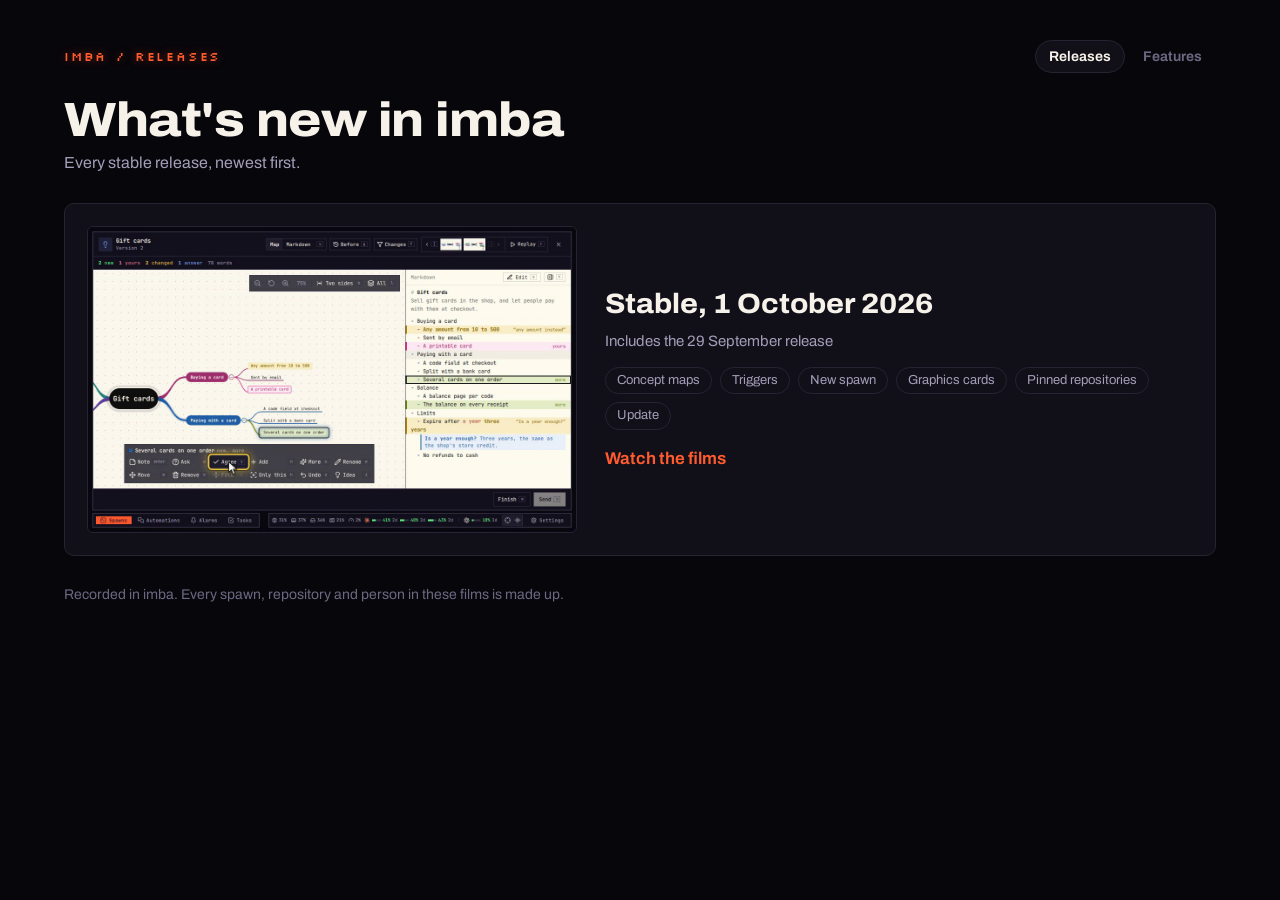
==== index.html @ d6e078ff "Add the Edits feature page and list it on the Features tab" ====
<!doctype html>
<html lang="en">
<head>
<meta charset="utf-8">
<meta name="viewport" content="width=device-width, initial-scale=1">
<title>What&#39;s new in imba</title>
<meta name="description" content="The newest stable: Concept maps, spawns that set up their own triggers, Sonnet 5.5 and GPT-6.1 Sol, the graphics card, and pinned repositories in Ultrafocus.">
<meta name="robots" content="noindex">
<meta property="og:type" content="website">
<meta property="og:site_name" content="imba">
<meta property="og:title" content="What&#39;s new in imba">
<meta property="og:description" content="The newest stable: Concept maps, spawns that set up their own triggers, Sonnet 5.5 and GPT-6.1 Sol, the graphics card, and pinned repositories in Ultrafocus.">
<meta property="og:image" content="https://hr-hristov.github.io/imba-releases/films/2026-10-01/concept-maps.31a636cb1e.png">
<meta property="og:url" content="https://hr-hristov.github.io/imba-releases/">
<meta name="twitter:card" content="summary_large_image">
<meta name="theme-color" content="#07060b">
<link rel="icon" href="data:,">
<link rel="stylesheet" href="style.7f202f7d53.css">
</head>
<body>
<main class="page">
  <div class="top"><span class="brand">imba / releases</span><nav class="tabs" aria-label="Sections"><a href="" data-on aria-current="page">Releases</a><a href="features/">Features</a></nav></div>
  <h1>What's new in imba</h1>
  <p class="covers">Every stable release, newest first.</p>
  <ul class="releases">
    <li>
      <a class="release" href="2026-10-01/">
        <img src="films/2026-10-01/concept-maps.31a636cb1e.png" alt="A gift card idea drawn as a mind map in imba, with the bar of keys under the selected branch" width="1120" height="700" loading="lazy">
        <div>
          <h2>Stable, 1 October 2026</h2>
          <p class="covers">Includes the 29 September release</p>
          <ul><li>Concept maps</li><li>Triggers</li><li>New spawn</li><li>Graphics cards</li><li>Pinned repositories</li><li>Update</li></ul>
          <span class="open">Watch the films</span>
        </div>
      </a>
    </li>
  </ul>
  <p class="note">Recorded in imba. Every spawn, repository and person in these films is made up.</p>
</main>
</body>
</html>
---- style.7f202f7d53.css ----
/* The colours and type of the imba website, so a release page reads as imba's
   own. The two fonts are the website's, kept in fonts/. */
@font-face {
  font-family: 'Archivo Variable';
  font-style: normal;
  font-display: swap;
  font-weight: 100 900;
  font-stretch: 62% 125%;
  src: url(fonts/archivo-latin-wdth-normal.e3a28eade2.woff2) format('woff2-variations');
}
@font-face {
  font-family: 'Silkscreen';
  font-style: normal;
  font-display: swap;
  font-weight: 400;
  src: url(fonts/silkscreen-latin-400-normal.e6c72ea470.woff2) format('woff2');
}

:root {
  --night: #07060b;
  --panel: #110f18;
  --line: #262432;
  --ink: #f6f2ea;
  --muted: #a39db8;
  --dim: #6d6882;
  --signal: #ff5b2e;
  --research: #c6ff3a;
  --build: #ff8a1f;
  --check: #a58bff;
  --proven: #5dff8a;
  --plan: #3b82f6;
  --done: #db4492;
  --alert: #ff2e4a;
  --sans: 'Archivo Variable', 'Archivo', system-ui, sans-serif;
  --pixel: 'Silkscreen', ui-monospace, monospace;
  --gutter: clamp(16px, 5vw, 64px);
  color-scheme: dark;
}

* { box-sizing: border-box; }
html { background: var(--night); }
body { margin: 0; background: var(--night); color: var(--ink); font-family: var(--sans); font-size: 17px; line-height: 1.5; -webkit-font-smoothing: antialiased; overflow-x: hidden; }
a { color: inherit; }
button { font: inherit; color: inherit; }

.page { max-width: 1320px; margin: 0 auto; padding: 40px var(--gutter) 56px; }
.top { display: flex; align-items: center; justify-content: space-between; gap: 16px; }
.brand { font-family: var(--pixel); font-size: 13px; letter-spacing: .14em; text-transform: uppercase; color: var(--signal); text-decoration: none; text-shadow: 0 0 10px rgba(255, 91, 46, .45); white-space: nowrap; }
/* The two tabs of the site: Releases and Features. */
.tabs { display: flex; gap: 4px; }
.tabs a { font-size: 14px; font-weight: 650; color: var(--dim); text-decoration: none; padding: 5px 13px; border: 1px solid transparent; border-radius: 999px; white-space: nowrap; transition: color .2s, border-color .2s; }
.tabs a:hover { color: var(--ink); }
.tabs a[data-on] { color: var(--ink); border-color: var(--line); background: var(--panel); }

h1 { margin: 22px 0 6px; font-size: clamp(30px, 5vw, 48px); line-height: 1.05; font-weight: 800; font-stretch: 112%; letter-spacing: -.01em; }
.covers { margin: 0; color: var(--muted); font-size: 16px; }
.update { margin: 16px 0 8px; display: inline-flex; flex-wrap: wrap; gap: 6px 10px; align-items: center; border: 1px solid var(--line); background: var(--panel); padding: 7px 12px; border-radius: 6px; font-size: 14px; color: var(--muted); }
.update b { color: var(--proven); font-weight: 650; }

/* A feature page opens on the idea behind the feature, set larger than the
   words beside the films, and why the idea is needed. */
.idea { margin: 0; max-width: 40em; font-size: clamp(19px, 2.1vw, 23px); line-height: 1.4; font-weight: 600; color: var(--ink); }
.why { margin: 12px 0 0; max-width: 42em; color: var(--muted); line-height: 1.55; }
.touch { margin: 8px 0 0; color: var(--dim); font-size: 14px; }
.rest { margin: 22px 0 0; color: var(--muted); }

/* A chapter of a feature page, the way the imba website explains imba: the
   trap the reader's mind falls into, then the part of the feature that answers
   it beside its film or pictures. */
.chapter { display: grid; grid-template-columns: minmax(0, 1fr) minmax(0, 1.45fr); gap: 40px; align-items: start; padding: 44px 0; border-top: 1px dashed var(--line); }
.chapter:first-of-type { margin-top: 32px; }
.chapter.wide { grid-template-columns: minmax(0, 1fr); gap: 28px; }
.chapter.wide .words { max-width: 720px; }
.step { display: flex; align-items: center; gap: 10px; margin: 0 0 16px; font-family: var(--pixel); font-size: 12px; letter-spacing: .12em; text-transform: uppercase; color: var(--signal); }
.step b { font-weight: 400; color: var(--night); background: var(--signal); padding: 2px 6px 1px; }
.trap { margin: 0 0 20px; padding: 2px 0 2px 16px; border-left: 3px solid var(--alert); }
.trap p { margin: 0; }
.trap .tl { margin-bottom: 6px; font-family: var(--pixel); font-size: 11px; letter-spacing: .16em; text-transform: uppercase; color: var(--alert); }
.trap .thought { margin-bottom: 6px; font-size: clamp(20px, 2.1vw, 26px); font-weight: 750; font-style: italic; line-height: 1.2; }
.trap .bias { font-size: 15px; line-height: 1.45; color: var(--muted); }
.trap .bias b { color: #d6d1e6; font-weight: 650; }
.chapter h2, .traps h2, .reference h2 { margin: 0 0 12px; font-size: clamp(26px, 3vw, 36px); line-height: 1.05; font-weight: 800; font-stretch: 108%; }
.chapter h2 span, .traps h2 span, .reference h2 span { color: var(--signal); }
.say { margin: 0; color: var(--muted); }
.keyrow { display: flex; flex-wrap: wrap; gap: 8px 18px; margin: 16px 0 0; font-size: 14px; color: var(--muted); }
.keyrow span { white-space: nowrap; }
/* How many spawns wait and work once the chapter is done. */
.counts { display: flex; flex-wrap: wrap; gap: 8px; margin: 16px 0 0; }
.counts span { white-space: nowrap; font-family: ui-monospace, 'SFMono-Regular', Menlo, monospace; font-size: 13px; font-weight: 600; border: 1px solid var(--line); border-radius: 999px; padding: 2px 11px; background: var(--panel); }
.counts .waiting { color: var(--signal); border-color: rgba(255, 91, 46, .5); }
.counts .working { color: var(--proven); border-color: rgba(93, 255, 138, .35); }
.closer { margin: 18px 0 0; color: var(--ink); }

/* A chapter's pictures: stills of the screen, two of them side by side with
   the key that turns the first into the second between them. */
.pictures { min-width: 0; }
.pictures figure { margin: 0; min-width: 0; }
.pictures img { display: block; max-width: 100%; height: auto; margin: 0 auto; border: 1px solid var(--line); border-radius: 8px; background: #000; }
.pictures figcaption { margin-top: 10px; font-size: 14px; line-height: 1.4; color: var(--muted); }
.pictures figcaption b { display: block; color: var(--ink); font-weight: 700; }
.pair { display: grid; grid-template-columns: minmax(0, 1fr) auto minmax(0, 1fr); gap: 20px; align-items: start; }
.pair img { width: 100%; }
.switch { align-self: center; display: grid; justify-items: center; gap: 6px; font-family: var(--pixel); font-size: 22px; line-height: 1; color: var(--signal); }

/* The recap: every trap struck through beside its answer. */
.traps { margin-top: 8px; padding-top: 44px; border-top: 1px solid var(--line); }
.kick { display: flex; align-items: center; gap: 10px; margin: 0 0 14px; font-family: var(--pixel); font-size: 12px; letter-spacing: .12em; text-transform: uppercase; color: var(--signal); }
.kick::before { content: ''; width: 8px; height: 8px; background: var(--signal); box-shadow: 0 0 10px var(--signal); }
.trap-cards { list-style: none; margin: 22px 0 0; padding: 0; display: grid; grid-template-columns: repeat(3, minmax(0, 1fr)); gap: 14px; }
.trap-cards li { display: flex; flex-direction: column; gap: 8px; padding: 18px 20px; border: 1px solid var(--line); border-radius: 8px; background: var(--panel); }
.trap-cards .no { font-family: var(--pixel); font-size: 11px; letter-spacing: .12em; text-transform: uppercase; color: var(--signal); }
.trap-cards s { font-size: 18px; font-weight: 750; font-style: italic; line-height: 1.25; text-decoration-color: var(--alert); text-decoration-thickness: 2px; }
.trap-cards small { font-family: var(--pixel); font-size: 10px; letter-spacing: .1em; text-transform: uppercase; color: var(--dim); }
.trap-cards .fix { display: flex; justify-content: space-between; align-items: center; gap: 10px; margin-top: auto; padding-top: 10px; border-top: 1px solid var(--line); color: #d6d1e6; font-size: 15px; font-weight: 650; }
.trap-cards .caps { white-space: nowrap; }

/* Every key and button, after the story: a group to a heading, and a row to a
   control, its keys and what it does. A phone puts the control and its keys on
   one line and what it does under them. */
.reference { margin-top: 44px; padding-top: 44px; border-top: 1px solid var(--line); }
.reference > .say { max-width: 42em; }
.ref-group { margin-top: 30px; }
.ref-group h3 { margin: 0 0 10px; font-family: var(--pixel); font-size: 12px; font-weight: 400; letter-spacing: .14em; text-transform: uppercase; color: var(--dim); }
.ref-group > p { margin: 0 0 12px; max-width: 42em; color: var(--muted); font-size: 15px; }
.ref-rows { list-style: none; margin: 0; padding: 0; border: 1px solid var(--line); border-radius: 8px; background: var(--panel); }
.ref-rows li { display: grid; grid-template-columns: minmax(0, 16rem) 9.5rem minmax(0, 1fr); gap: 18px; align-items: baseline; padding: 11px 18px; }
.ref-rows li + li { border-top: 1px dashed var(--line); }
.ref-rows .press { color: var(--ink); font-weight: 650; }
.ref-rows .caps { white-space: nowrap; color: var(--dim); }
.ref-rows .caps i { font-style: normal; font-size: 13px; }
.ref-rows .does { color: var(--muted); }

/* One feature to a row: its film on one side, its words on the other,
   swapping sides down the page. */
.feature { display: grid; grid-template-columns: minmax(0, 2fr) minmax(0, 1fr); gap: 36px; align-items: center; padding: 36px 0; border-top: 1px dashed var(--line); }
.feature:first-of-type { margin-top: 28px; }
.feature:nth-of-type(even) { grid-template-columns: minmax(0, 1fr) minmax(0, 2fr); }
.feature:nth-of-type(even) .film { order: 2; }
.tag { font-family: var(--pixel); font-size: 11px; letter-spacing: .14em; text-transform: uppercase; }
.feature:nth-of-type(6n+1) .tag { color: var(--research); }
.feature:nth-of-type(6n+2) .tag { color: var(--check); }
.feature:nth-of-type(6n+3) .tag { color: var(--plan); }
.feature:nth-of-type(6n+4) .tag { color: var(--build); }
.feature:nth-of-type(6n+5) .tag { color: var(--done); }
.feature:nth-of-type(6n) .tag { color: var(--proven); }
h2 { margin: 8px 0 10px; font-size: clamp(21px, 2.4vw, 28px); line-height: 1.15; font-weight: 750; font-stretch: 106%; }
.feature p { margin: 0; color: var(--muted); }

.film { margin: 0; min-width: 0; }
.film video { display: block; width: 100%; height: auto; aspect-ratio: 1120 / 700; background: #000; border: 1px solid var(--line); border-radius: 8px; }
/* The phone cut is a whole phone screen: it keeps to most of the screen's
   height, so the strip under it stays in view. */
.film[data-cut='phone'] video { width: min(100%, calc(72svh * 390 / 844)); aspect-ratio: 390 / 844; margin: 0 auto; }
.steps { list-style: none; margin: 0; padding: 12px 0 0; display: flex; flex-wrap: wrap; gap: 8px; }
.film[data-cut='phone'] .steps { justify-content: center; }
.steps button { min-height: 34px; border: 1px solid var(--line); background: transparent; color: var(--muted); border-radius: 999px; padding: 4px 13px; font-size: 14px; cursor: pointer; transition: border-color .2s, background .2s, color .2s; }
.steps button:hover { border-color: var(--ink); }
.steps .past button { color: var(--ink); }
.steps .now button { border-color: var(--signal); color: var(--ink); background: rgba(255, 91, 46, .14); }

.also { margin-top: 8px; padding: 22px 24px; border: 1px solid var(--line); background: var(--panel); border-radius: 8px; }
.also h3 { margin: 0 0 10px; font-family: var(--pixel); font-size: 12px; font-weight: 400; letter-spacing: .14em; text-transform: uppercase; color: var(--dim); }
.also ul { margin: 0; padding-left: 20px; color: var(--muted); }
.also li + li { margin-top: 4px; }

kbd { font-family: ui-monospace, 'SFMono-Regular', Menlo, monospace; font-size: 13px; color: var(--ink); background: var(--night); border: 1px solid var(--line); border-bottom-width: 2px; border-radius: 5px; padding: 1px 7px; white-space: nowrap; }

/* The Features tab: every feature in a table, each opening its page. */
.features { width: 100%; margin-top: 28px; border-collapse: separate; border-spacing: 0; border: 1px solid var(--line); border-radius: 10px; background: var(--panel); overflow: hidden; }
.features th { text-align: left; padding: 12px 20px; font-size: 13px; font-weight: 650; color: var(--dim); border-bottom: 1px solid var(--line); }
.features td { padding: 20px; color: var(--muted); vertical-align: middle; }
.features tr + tr td { border-top: 1px dashed var(--line); }
.features .name a { display: grid; gap: 10px; width: 260px; text-decoration: none; font-size: 21px; font-weight: 750; font-stretch: 106%; color: var(--ink); }
.features .name a:hover span { color: var(--signal); }
.features .name img { display: block; width: 100%; height: auto; border: 1px solid var(--line); border-radius: 6px; }
.features .count { white-space: nowrap; color: var(--dim); font-size: 14px; }

.note { margin: 28px 0 0; color: var(--dim); font-size: 14px; }

/* The front page: every release, newest first. */
.releases { list-style: none; margin: 28px 0 0; padding: 0; display: grid; gap: 16px; }
.release { display: grid; grid-template-columns: minmax(0, 1fr) minmax(0, 1.2fr); gap: 28px; align-items: center; padding: 22px; border: 1px solid var(--line); background: var(--panel); border-radius: 10px; text-decoration: none; transition: border-color .2s; }
.release:hover { border-color: var(--signal); }
.release img { display: block; width: 100%; height: auto; border: 1px solid var(--line); border-radius: 6px; }
.release h2 { margin-top: 0; }
.release .covers { font-size: 15px; }
.release ul { margin: 14px 0 0; padding: 0; list-style: none; display: flex; flex-wrap: wrap; gap: 8px; }
.release li { border: 1px solid var(--line); border-radius: 999px; padding: 3px 11px; font-size: 13px; color: var(--muted); }
.release .open { display: inline-block; margin-top: 16px; font-weight: 650; color: var(--signal); }

@media (max-width: 899px) {
  .feature, .feature:nth-of-type(even) { grid-template-columns: minmax(0, 1fr); gap: 16px; padding: 28px 0; }
  .feature:nth-of-type(even) .film { order: 0; }
  .release { grid-template-columns: minmax(0, 1fr); gap: 16px; padding: 16px; }
  .chapter { grid-template-columns: minmax(0, 1fr); gap: 22px; padding: 32px 0; }
  .trap-cards { grid-template-columns: repeat(2, minmax(0, 1fr)); }
}
@media (max-width: 699px) {
  body { font-size: 16px; }
  .page { padding-top: 24px; }
  .steps { gap: 6px; }
  .steps button { min-height: 32px; padding: 3px 11px; font-size: 13px; }
  .also { padding: 16px; }
  .tabs a { padding: 4px 10px; font-size: 13px; }
  .idea { font-size: 18px; }
  .why { font-size: 15px; }
  .trap .bias { font-size: 14px; }
  .chapter { padding: 28px 0; }
  .chapter:first-of-type { margin-top: 24px; }
  /* A phone's stills stand side by side with only the arrow between them;
     on a phone the key is the crosshair on the bar. */
  .pair { gap: 8px; }
  .switch kbd { display: none; }
  .switch { font-size: 18px; }
  .pictures figcaption { font-size: 13px; }
  .traps { padding-top: 32px; }
  .trap-cards { grid-template-columns: minmax(0, 1fr); gap: 10px; }
  .trap-cards li { padding: 14px 16px; }
  .trap-cards s { font-size: 17px; }
  .reference { margin-top: 32px; padding-top: 32px; }
  .ref-group { margin-top: 24px; }
  .ref-rows li { grid-template-columns: minmax(0, 1fr) auto; gap: 4px 12px; padding: 10px 14px; }
  .ref-rows .press:empty { display: none; }
  .ref-rows .press:empty + .caps { grid-column: 1 / -1; }
  .ref-rows .does { grid-column: 1 / -1; font-size: 15px; }
  /* On a phone each feature is a block of its own: picture, words, count. */
  .features thead { position: absolute; width: 1px; height: 1px; overflow: hidden; clip: rect(0 0 0 0); }
  .features tr, .features td { display: block; }
  /* Stacked cells would each draw the row's line; one line above the block. */
  .features tr + tr td { border-top: 0; }
  .features tr + tr { border-top: 1px dashed var(--line); }
  .features td { padding: 0 16px 12px; }
  .features td.name { padding-top: 16px; }
  .features .name a { width: auto; }
}
@media (prefers-reduced-motion: reduce) {
  .steps button, .release, .tabs a { transition: none; }
  .kick::before { box-shadow: none; }
}
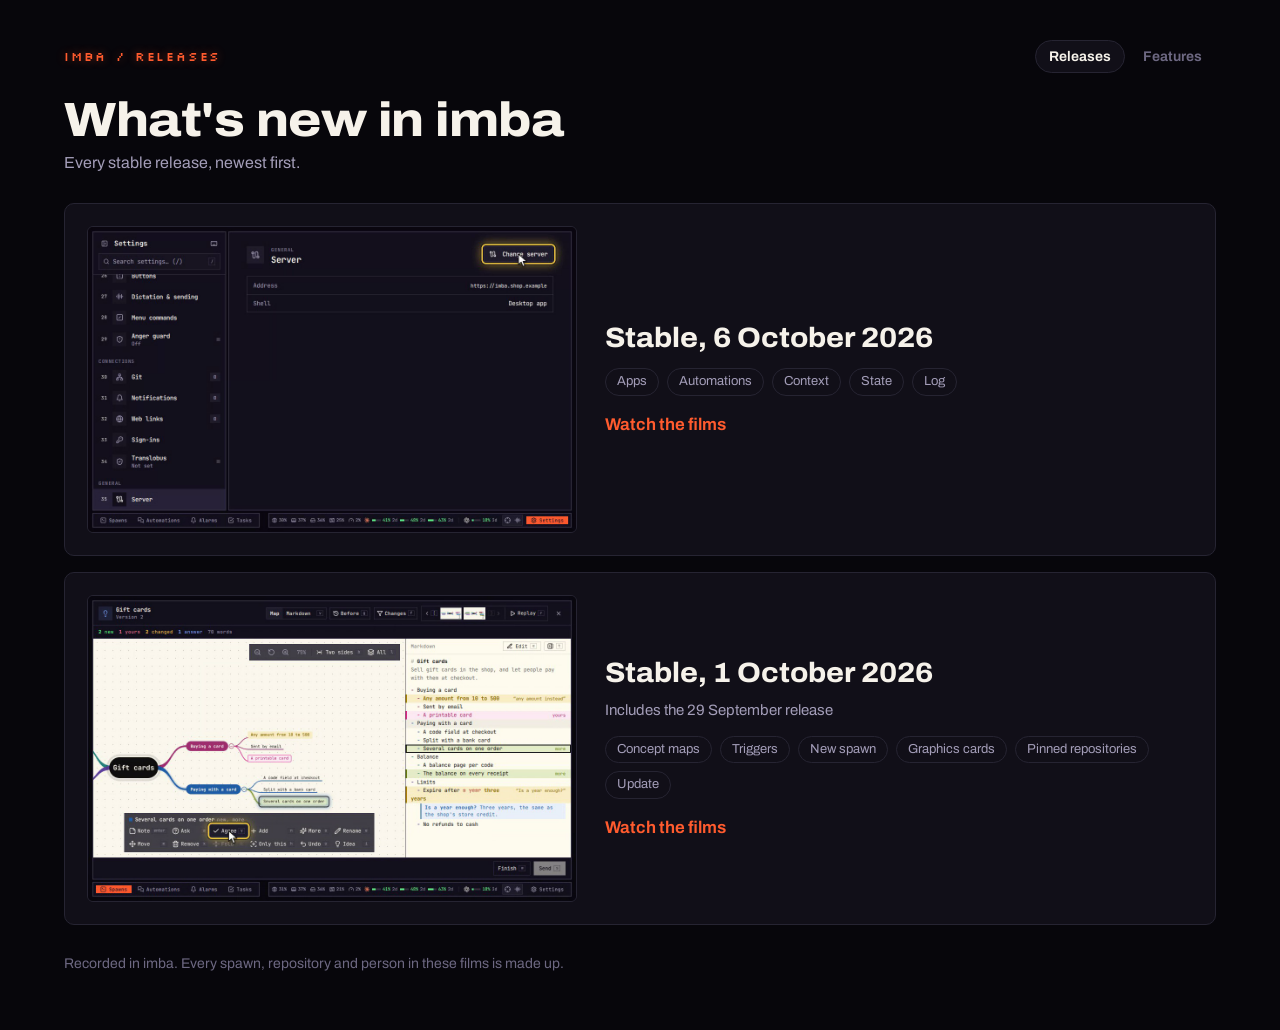
==== commit da853d81: "Publish the imba stable of 6 October 2026" ====
--- a/index.html
+++ b/index.html
@@ -4,13 +4,13 @@
 <meta charset="utf-8">
 <meta name="viewport" content="width=device-width, initial-scale=1">
 <title>What&#39;s new in imba</title>
-<meta name="description" content="The newest stable: Concept maps, spawns that set up their own triggers, Sonnet 5.5 and GPT-6.1 Sol, the graphics card, and pinned repositories in Ultrafocus.">
+<meta name="description" content="The newest stable: One app for every server, routines and automation chats on the spawn list, the context bar, a spawn&#39;s state card, and past prompts from the Log.">
 <meta name="robots" content="noindex">
 <meta property="og:type" content="website">
 <meta property="og:site_name" content="imba">
 <meta property="og:title" content="What&#39;s new in imba">
-<meta property="og:description" content="The newest stable: Concept maps, spawns that set up their own triggers, Sonnet 5.5 and GPT-6.1 Sol, the graphics card, and pinned repositories in Ultrafocus.">
-<meta property="og:image" content="https://hr-hristov.github.io/imba-releases/films/2026-10-01/concept-maps.31a636cb1e.png">
+<meta property="og:description" content="The newest stable: One app for every server, routines and automation chats on the spawn list, the context bar, a spawn&#39;s state card, and past prompts from the Log.">
+<meta property="og:image" content="https://hr-hristov.github.io/imba-releases/films/2026-10-06/one-app.84a9f8abe1.png">
 <meta property="og:url" content="https://hr-hristov.github.io/imba-releases/">
 <meta name="twitter:card" content="summary_large_image">
 <meta name="theme-color" content="#07060b">
@@ -23,6 +23,17 @@
   <h1>What's new in imba</h1>
   <p class="covers">Every stable release, newest first.</p>
   <ul class="releases">
+    <li>
+      <a class="release" href="2026-10-06/">
+        <img src="films/2026-10-06/one-app.84a9f8abe1.png" alt="Settings, Server in the imba desktop app, showing the server address it connected to and the Change server button" width="1120" height="700" loading="lazy">
+        <div>
+          <h2>Stable, 6 October 2026</h2>
+          
+          <ul><li>Apps</li><li>Automations</li><li>Context</li><li>State</li><li>Log</li></ul>
+          <span class="open">Watch the films</span>
+        </div>
+      </a>
+    </li>
     <li>
       <a class="release" href="2026-10-01/">
         <img src="films/2026-10-01/concept-maps.31a636cb1e.png" alt="A gift card idea drawn as a mind map in imba, with the bar of keys under the selected branch" width="1120" height="700" loading="lazy">
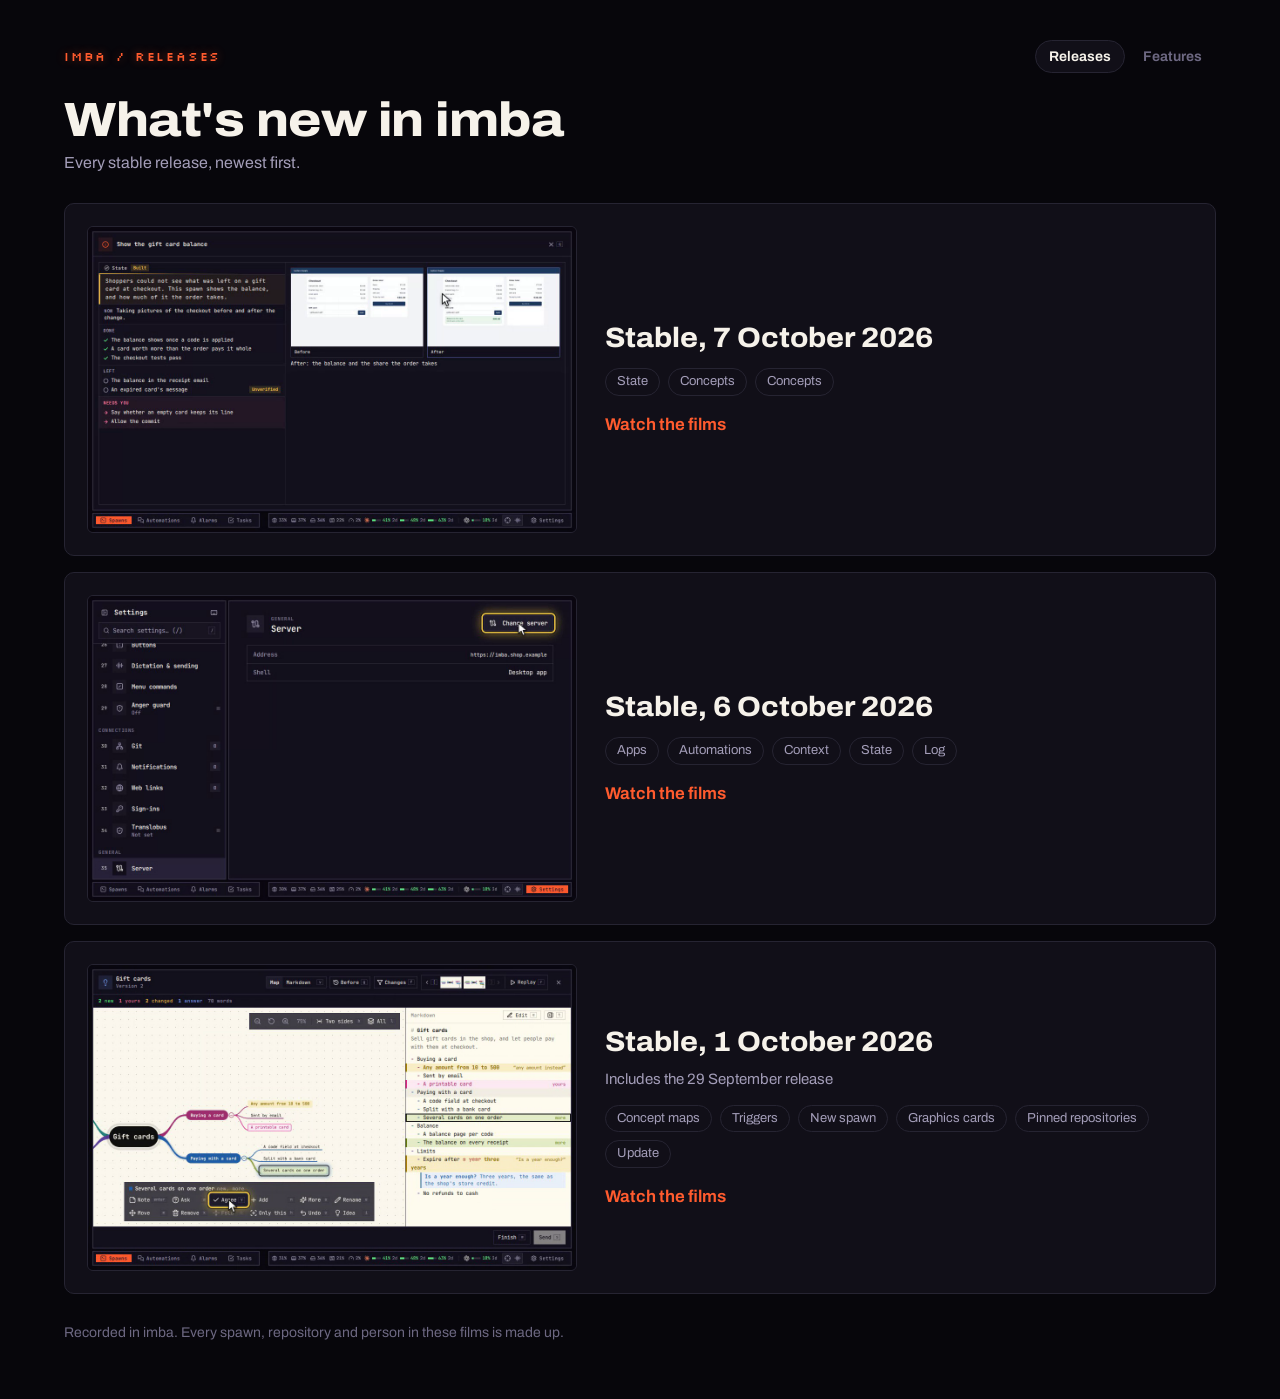
==== commit e3777505: "Publish the imba stable of 7 October 2026" ====
--- a/index.html
+++ b/index.html
@@ -4,13 +4,13 @@
 <meta charset="utf-8">
 <meta name="viewport" content="width=device-width, initial-scale=1">
 <title>What&#39;s new in imba</title>
-<meta name="description" content="The newest stable: One app for every server, routines and automation chats on the spawn list, the context bar, a spawn&#39;s state card, and past prompts from the Log.">
+<meta name="description" content="The newest stable: The State view, kept by each spawn&#39;s own agent, a large concept map moved around from the keyboard, and a concept branch read as a document.">
 <meta name="robots" content="noindex">
 <meta property="og:type" content="website">
 <meta property="og:site_name" content="imba">
 <meta property="og:title" content="What&#39;s new in imba">
-<meta property="og:description" content="The newest stable: One app for every server, routines and automation chats on the spawn list, the context bar, a spawn&#39;s state card, and past prompts from the Log.">
-<meta property="og:image" content="https://hr-hristov.github.io/imba-releases/films/2026-10-06/one-app.84a9f8abe1.png">
+<meta property="og:description" content="The newest stable: The State view, kept by each spawn&#39;s own agent, a large concept map moved around from the keyboard, and a concept branch read as a document.">
+<meta property="og:image" content="https://hr-hristov.github.io/imba-releases/films/2026-10-07/state-view.607727c36d.png">
 <meta property="og:url" content="https://hr-hristov.github.io/imba-releases/">
 <meta name="twitter:card" content="summary_large_image">
 <meta name="theme-color" content="#07060b">
@@ -23,6 +23,17 @@
   <h1>What's new in imba</h1>
   <p class="covers">Every stable release, newest first.</p>
   <ul class="releases">
+    <li>
+      <a class="release" href="2026-10-07/">
+        <img src="films/2026-10-07/state-view.607727c36d.png" alt="The State view of an imba spawn: the goal, what it is on now, what is done and left, what needs you, and the checkout before and after" width="1120" height="700" loading="lazy">
+        <div>
+          <h2>Stable, 7 October 2026</h2>
+          
+          <ul><li>State</li><li>Concepts</li><li>Concepts</li></ul>
+          <span class="open">Watch the films</span>
+        </div>
+      </a>
+    </li>
     <li>
       <a class="release" href="2026-10-06/">
         <img src="films/2026-10-06/one-app.84a9f8abe1.png" alt="Settings, Server in the imba desktop app, showing the server address it connected to and the Change server button" width="1120" height="700" loading="lazy">
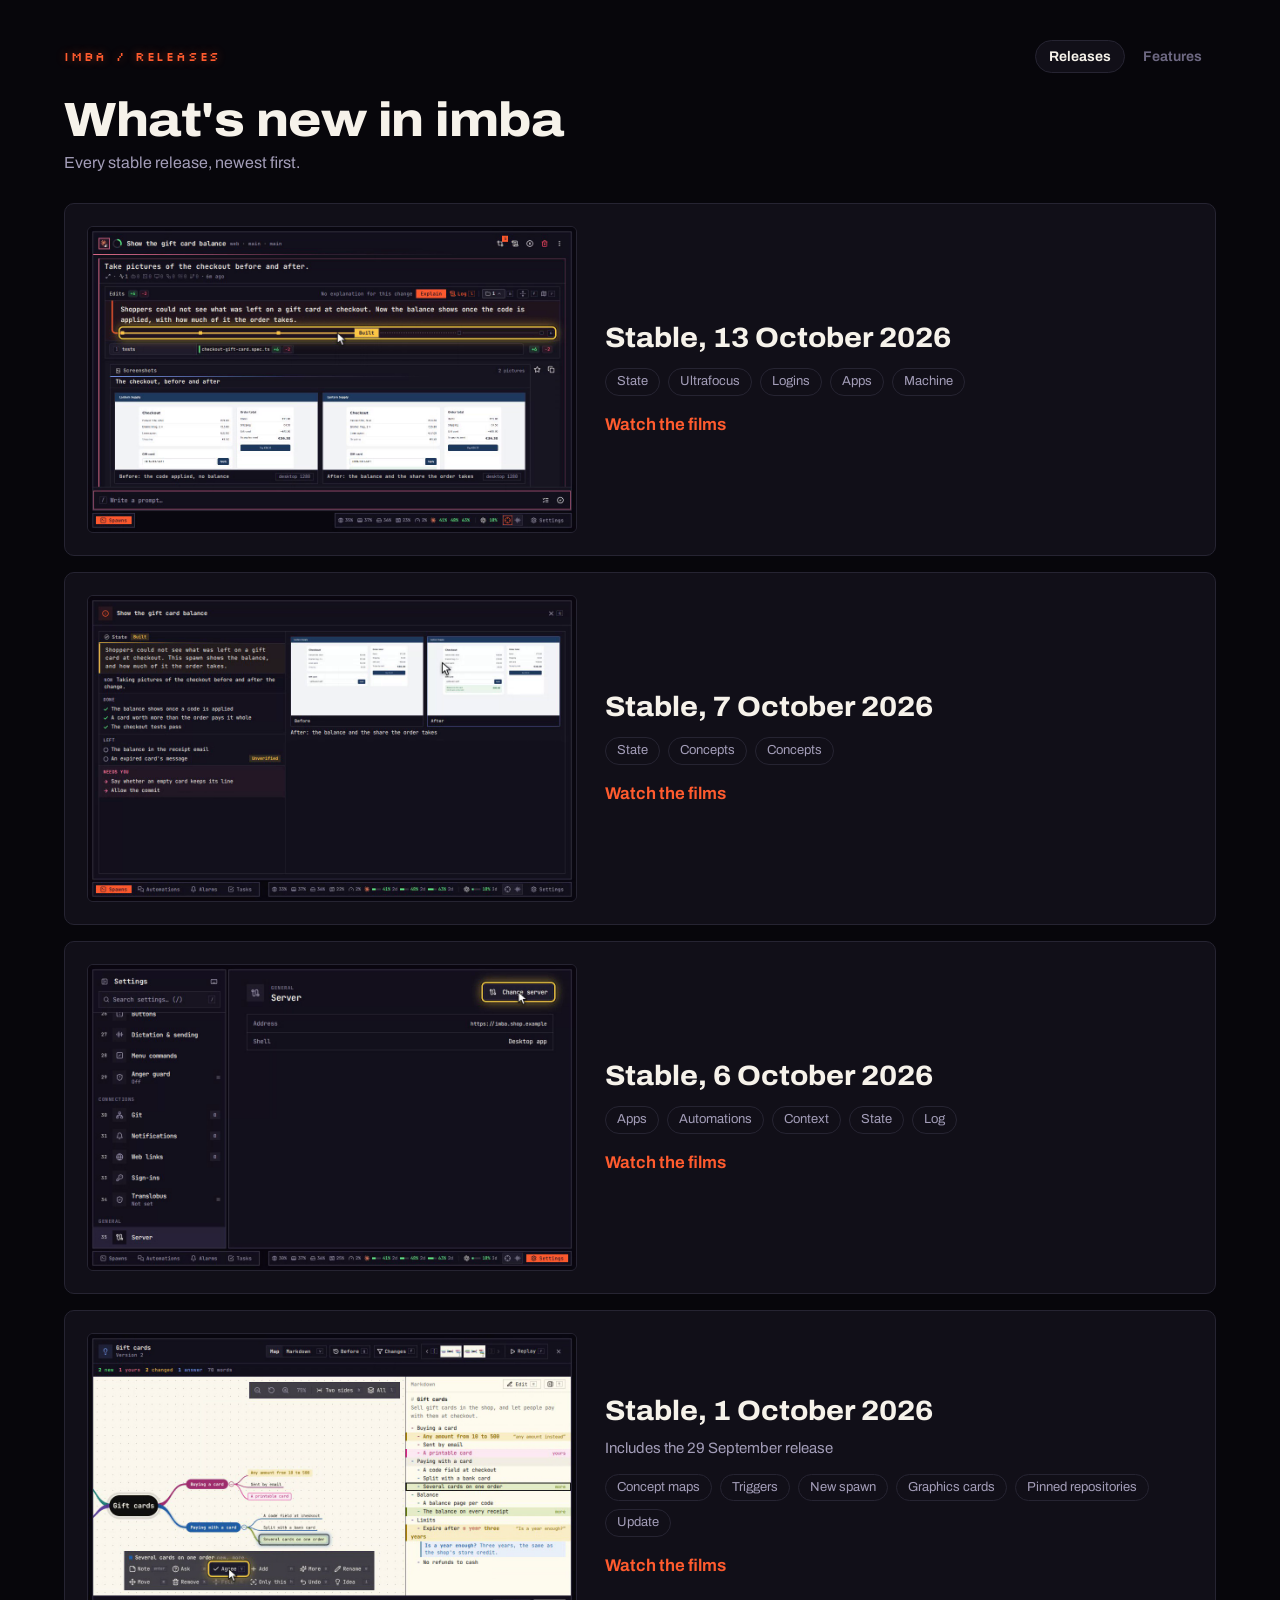
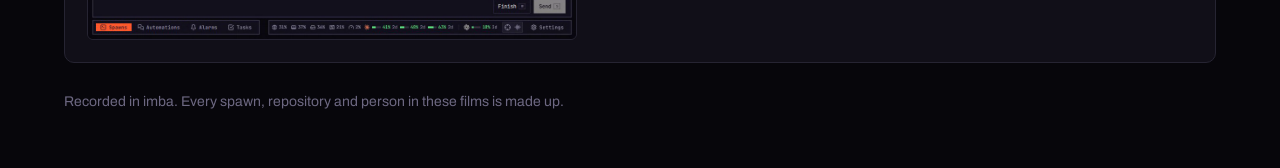
==== commit e1f9257e: "Publish the imba stable of 13 October 2026" ====
--- a/index.html
+++ b/index.html
@@ -4,13 +4,13 @@
 <meta charset="utf-8">
 <meta name="viewport" content="width=device-width, initial-scale=1">
 <title>What&#39;s new in imba</title>
-<meta name="description" content="The newest stable: The State view, kept by each spawn&#39;s own agent, a large concept map moved around from the keyboard, and a concept branch read as a document.">
+<meta name="description" content="The newest stable: Where a spawn stands, always in view at the top of every turn and on its Ultrafocus line, open pull requests in New, Spread to even the spawns out over every login, every app from Settings, and a housekeeping agent that keeps the machine in shape.">
 <meta name="robots" content="noindex">
 <meta property="og:type" content="website">
 <meta property="og:site_name" content="imba">
 <meta property="og:title" content="What&#39;s new in imba">
-<meta property="og:description" content="The newest stable: The State view, kept by each spawn&#39;s own agent, a large concept map moved around from the keyboard, and a concept branch read as a document.">
-<meta property="og:image" content="https://hr-hristov.github.io/imba-releases/films/2026-10-07/state-view.607727c36d.png">
+<meta property="og:description" content="The newest stable: Where a spawn stands, always in view at the top of every turn and on its Ultrafocus line, open pull requests in New, Spread to even the spawns out over every login, every app from Settings, and a housekeeping agent that keeps the machine in shape.">
+<meta property="og:image" content="https://hr-hristov.github.io/imba-releases/films/2026-10-13/stage-lines.cf202274b4.png">
 <meta property="og:url" content="https://hr-hristov.github.io/imba-releases/">
 <meta name="twitter:card" content="summary_large_image">
 <meta name="theme-color" content="#07060b">
@@ -23,6 +23,17 @@
   <h1>What's new in imba</h1>
   <p class="covers">Every stable release, newest first.</p>
   <ul class="releases">
+    <li>
+      <a class="release" href="2026-10-13/">
+        <img src="films/2026-10-13/stage-lines.cf202274b4.png" alt="A spawn&#39;s newest turn with its Edits box headed by the work&#39;s goal and a six-stop track marked Built with 2 waiting, then an earlier turn marked Building, then Ultrafocus lines each carrying its stage" width="1120" height="700" loading="lazy">
+        <div>
+          <h2>Stable, 13 October 2026</h2>
+          
+          <ul><li>State</li><li>Ultrafocus</li><li>Logins</li><li>Apps</li><li>Machine</li></ul>
+          <span class="open">Watch the films</span>
+        </div>
+      </a>
+    </li>
     <li>
       <a class="release" href="2026-10-07/">
         <img src="films/2026-10-07/state-view.607727c36d.png" alt="The State view of an imba spawn: the goal, what it is on now, what is done and left, what needs you, and the checkout before and after" width="1120" height="700" loading="lazy">
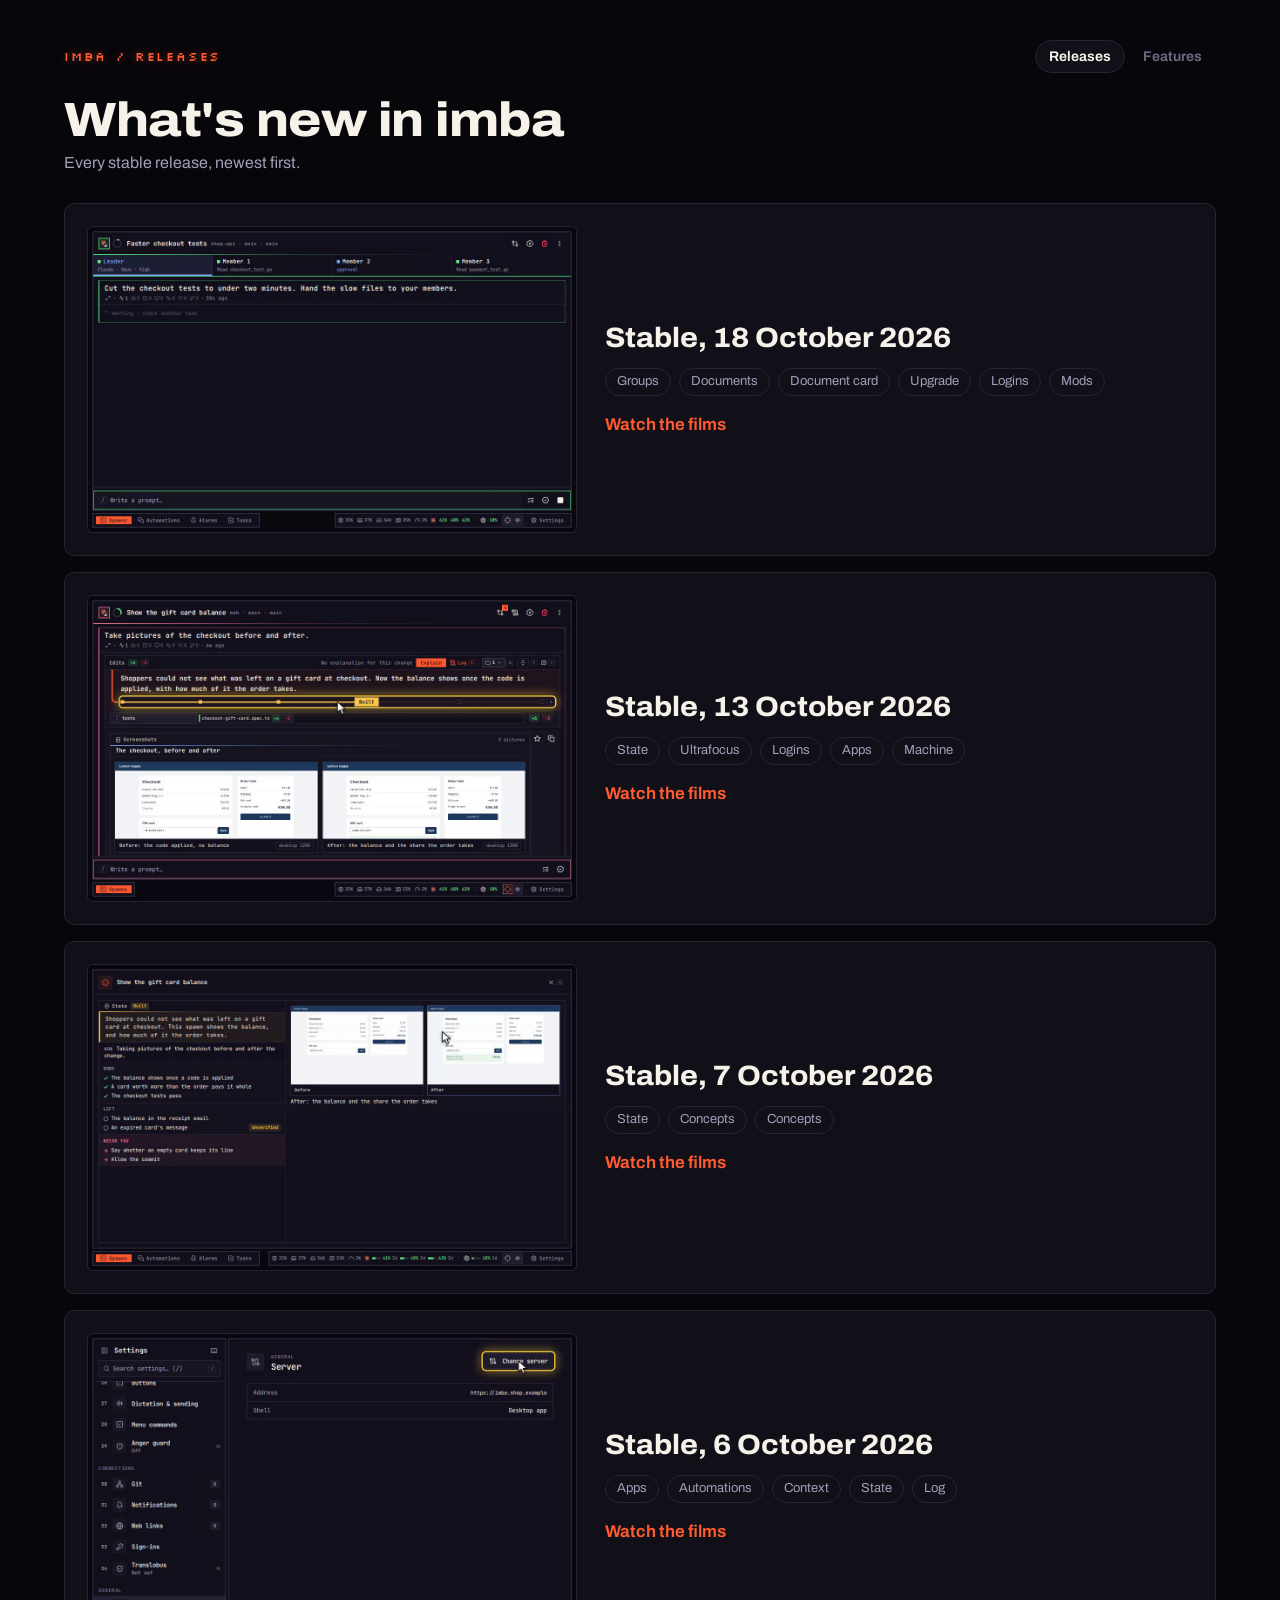
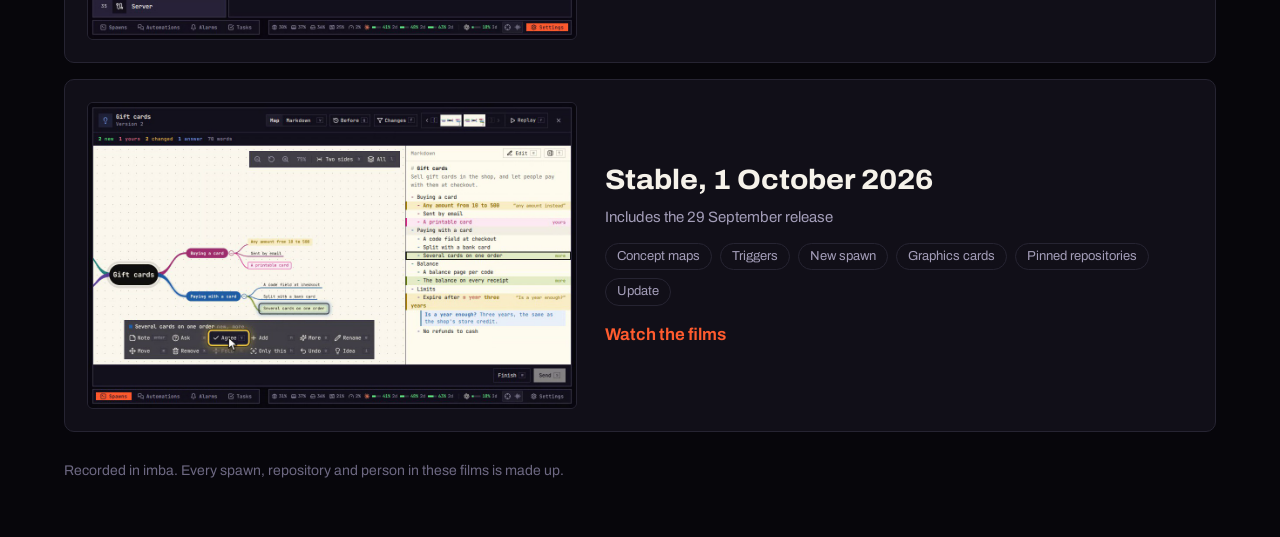
==== commit a323d396: "Publish the imba stable of 18 October 2026" ====
--- a/index.html
+++ b/index.html
@@ -4,18 +4,18 @@
 <meta charset="utf-8">
 <meta name="viewport" content="width=device-width, initial-scale=1">
 <title>What&#39;s new in imba</title>
-<meta name="description" content="The newest stable: Where a spawn stands, always in view at the top of every turn and on its Ultrafocus line, open pull requests in New, Spread to even the spawns out over every login, every app from Settings, and a housekeeping agent that keeps the machine in shape.">
+<meta name="description" content="The newest stable: Groups of spawns that share one task under a leader, a document check that finds where business documents contradict each other, a document card that shows a bot&#39;s edits as a page, upgrading Claude Code from Settings, login locks, and the mods imba puts inside Claude Code.">
 <meta name="robots" content="noindex">
 <meta property="og:type" content="website">
 <meta property="og:site_name" content="imba">
 <meta property="og:title" content="What&#39;s new in imba">
-<meta property="og:description" content="The newest stable: Where a spawn stands, always in view at the top of every turn and on its Ultrafocus line, open pull requests in New, Spread to even the spawns out over every login, every app from Settings, and a housekeeping agent that keeps the machine in shape.">
-<meta property="og:image" content="https://hr-hristov.github.io/imba-releases/films/2026-10-13/stage-lines.cf202274b4.png">
+<meta property="og:description" content="The newest stable: Groups of spawns that share one task under a leader, a document check that finds where business documents contradict each other, a document card that shows a bot&#39;s edits as a page, upgrading Claude Code from Settings, login locks, and the mods imba puts inside Claude Code.">
+<meta property="og:image" content="https://hr-hristov.github.io/imba-releases/films/2026-10-18/group.5af9dc79e8.png">
 <meta property="og:url" content="https://hr-hristov.github.io/imba-releases/">
 <meta name="twitter:card" content="summary_large_image">
 <meta name="theme-color" content="#07060b">
 <link rel="icon" href="data:,">
-<link rel="stylesheet" href="style.7f202f7d53.css">
+<link rel="stylesheet" href="style.bd3b09b923.css">
 </head>
 <body>
 <main class="page">
@@ -23,6 +23,17 @@
   <h1>What's new in imba</h1>
   <p class="covers">Every stable release, newest first.</p>
   <ul class="releases">
+    <li>
+      <a class="release" href="2026-10-18/">
+        <img src="films/2026-10-18/group.5af9dc79e8.png" alt="A leader spawn&#39;s page with its group bar: the leader, Member 1, Member 2 waiting on an approval, and Member 3 on Codex" width="1120" height="700" loading="lazy">
+        <div>
+          <h2>Stable, 18 October 2026</h2>
+          
+          <ul><li>Groups</li><li>Documents</li><li>Document card</li><li>Upgrade</li><li>Logins</li><li>Mods</li></ul>
+          <span class="open">Watch the films</span>
+        </div>
+      </a>
+    </li>
     <li>
       <a class="release" href="2026-10-13/">
         <img src="films/2026-10-13/stage-lines.cf202274b4.png" alt="A spawn&#39;s newest turn with its Edits box headed by the work&#39;s goal and a six-stop track marked Built with 2 waiting, then an earlier turn marked Building, then Ultrafocus lines each carrying its stage" width="1120" height="700" loading="lazy">
--- a/style.bd3b09b923.css
+++ b/style.bd3b09b923.css
@@ -0,0 +1,241 @@
+/* The colours and type of the imba website, so a release page reads as imba's
+   own. The two fonts are the website's, kept in fonts/. */
+@font-face {
+  font-family: 'Archivo Variable';
+  font-style: normal;
+  font-display: swap;
+  font-weight: 100 900;
+  font-stretch: 62% 125%;
+  src: url(fonts/archivo-latin-wdth-normal.e3a28eade2.woff2) format('woff2-variations');
+}
+@font-face {
+  font-family: 'Silkscreen';
+  font-style: normal;
+  font-display: swap;
+  font-weight: 400;
+  src: url(fonts/silkscreen-latin-400-normal.e6c72ea470.woff2) format('woff2');
+}
+
+:root {
+  --night: #07060b;
+  --panel: #110f18;
+  --line: #262432;
+  --ink: #f6f2ea;
+  --muted: #a39db8;
+  --dim: #6d6882;
+  --signal: #ff5b2e;
+  --research: #c6ff3a;
+  --build: #ff8a1f;
+  --check: #a58bff;
+  --proven: #5dff8a;
+  --plan: #3b82f6;
+  --done: #db4492;
+  --alert: #ff2e4a;
+  --sans: 'Archivo Variable', 'Archivo', system-ui, sans-serif;
+  --pixel: 'Silkscreen', ui-monospace, monospace;
+  --gutter: clamp(16px, 5vw, 64px);
+  color-scheme: dark;
+}
+
+* { box-sizing: border-box; }
+html { background: var(--night); }
+body { margin: 0; background: var(--night); color: var(--ink); font-family: var(--sans); font-size: 17px; line-height: 1.5; -webkit-font-smoothing: antialiased; overflow-x: hidden; }
+a { color: inherit; }
+button { font: inherit; color: inherit; }
+
+.page { max-width: 1320px; margin: 0 auto; padding: 40px var(--gutter) 56px; }
+.top { display: flex; align-items: center; justify-content: space-between; gap: 16px; }
+.brand { font-family: var(--pixel); font-size: 13px; letter-spacing: .14em; text-transform: uppercase; color: var(--signal); text-decoration: none; text-shadow: 0 0 10px rgba(255, 91, 46, .45); white-space: nowrap; }
+/* The two tabs of the site: Releases and Features. */
+.tabs { display: flex; gap: 4px; }
+.tabs a { font-size: 14px; font-weight: 650; color: var(--dim); text-decoration: none; padding: 5px 13px; border: 1px solid transparent; border-radius: 999px; white-space: nowrap; transition: color .2s, border-color .2s; }
+.tabs a:hover { color: var(--ink); }
+.tabs a[data-on] { color: var(--ink); border-color: var(--line); background: var(--panel); }
+
+h1 { margin: 22px 0 6px; font-size: clamp(30px, 5vw, 48px); line-height: 1.05; font-weight: 800; font-stretch: 112%; letter-spacing: -.01em; }
+.covers { margin: 0; color: var(--muted); font-size: 16px; }
+.update { margin: 16px 0 8px; display: inline-flex; flex-wrap: wrap; gap: 6px 10px; align-items: center; border: 1px solid var(--line); background: var(--panel); padding: 7px 12px; border-radius: 6px; font-size: 14px; color: var(--muted); }
+.update b { color: var(--proven); font-weight: 650; }
+
+/* A feature page opens on the idea behind the feature, set larger than the
+   words beside the films, and why the idea is needed. */
+.idea { margin: 0; max-width: 40em; font-size: clamp(19px, 2.1vw, 23px); line-height: 1.4; font-weight: 600; color: var(--ink); }
+.why { margin: 12px 0 0; max-width: 42em; color: var(--muted); line-height: 1.55; }
+.touch { margin: 8px 0 0; color: var(--dim); font-size: 14px; }
+.rest { margin: 22px 0 0; color: var(--muted); }
+
+/* A chapter of a feature page, the way the imba website explains imba: the
+   trap the reader's mind falls into, then the part of the feature that answers
+   it beside its film or pictures. */
+.chapter { display: grid; grid-template-columns: minmax(0, 1fr) minmax(0, 1.45fr); gap: 40px; align-items: start; padding: 44px 0; border-top: 1px dashed var(--line); }
+.chapter:first-of-type { margin-top: 32px; }
+.chapter.wide { grid-template-columns: minmax(0, 1fr); gap: 28px; }
+.chapter.wide .words { max-width: 720px; }
+.step { display: flex; align-items: center; gap: 10px; margin: 0 0 16px; font-family: var(--pixel); font-size: 12px; letter-spacing: .12em; text-transform: uppercase; color: var(--signal); }
+.step b { font-weight: 400; color: var(--night); background: var(--signal); padding: 2px 6px 1px; }
+.trap { margin: 0 0 20px; padding: 2px 0 2px 16px; border-left: 3px solid var(--alert); }
+.trap p { margin: 0; }
+.trap .tl { margin-bottom: 6px; font-family: var(--pixel); font-size: 11px; letter-spacing: .16em; text-transform: uppercase; color: var(--alert); }
+.trap .thought { margin-bottom: 6px; font-size: clamp(20px, 2.1vw, 26px); font-weight: 750; font-style: italic; line-height: 1.2; }
+.trap .bias { font-size: 15px; line-height: 1.45; color: var(--muted); }
+.trap .bias b { color: #d6d1e6; font-weight: 650; }
+.chapter h2, .traps h2, .reference h2 { margin: 0 0 12px; font-size: clamp(26px, 3vw, 36px); line-height: 1.05; font-weight: 800; font-stretch: 108%; }
+.chapter h2 span, .traps h2 span, .reference h2 span { color: var(--signal); }
+.say { margin: 0; color: var(--muted); }
+.keyrow { display: flex; flex-wrap: wrap; gap: 8px 18px; margin: 16px 0 0; font-size: 14px; color: var(--muted); }
+.keyrow span { white-space: nowrap; }
+/* How many spawns wait and work once the chapter is done. */
+.counts { display: flex; flex-wrap: wrap; gap: 8px; margin: 16px 0 0; }
+.counts span { white-space: nowrap; font-family: ui-monospace, 'SFMono-Regular', Menlo, monospace; font-size: 13px; font-weight: 600; border: 1px solid var(--line); border-radius: 999px; padding: 2px 11px; background: var(--panel); }
+.counts .waiting { color: var(--signal); border-color: rgba(255, 91, 46, .5); }
+.counts .working { color: var(--proven); border-color: rgba(93, 255, 138, .35); }
+.closer { margin: 18px 0 0; color: var(--ink); }
+
+/* A chapter's pictures: stills of the screen, two of them side by side with
+   the key that turns the first into the second between them. */
+.pictures { min-width: 0; }
+.pictures figure { margin: 0; min-width: 0; }
+.pictures img { display: block; max-width: 100%; height: auto; margin: 0 auto; border: 1px solid var(--line); border-radius: 8px; background: #000; }
+.pictures figcaption { margin-top: 10px; font-size: 14px; line-height: 1.4; color: var(--muted); }
+.pictures figcaption b { display: block; color: var(--ink); font-weight: 700; }
+.pair { display: grid; grid-template-columns: minmax(0, 1fr) auto minmax(0, 1fr); gap: 20px; align-items: start; }
+.pair img { width: 100%; }
+/* Two pictures with no key between them, such as two endings of one card. */
+.pair.bare { grid-template-columns: minmax(0, 1fr) minmax(0, 1fr); }
+.switch { align-self: center; display: grid; justify-items: center; gap: 6px; font-family: var(--pixel); font-size: 22px; line-height: 1; color: var(--signal); }
+
+/* The recap: every trap struck through beside its answer. */
+.traps { margin-top: 8px; padding-top: 44px; border-top: 1px solid var(--line); }
+.kick { display: flex; align-items: center; gap: 10px; margin: 0 0 14px; font-family: var(--pixel); font-size: 12px; letter-spacing: .12em; text-transform: uppercase; color: var(--signal); }
+.kick::before { content: ''; width: 8px; height: 8px; background: var(--signal); box-shadow: 0 0 10px var(--signal); }
+.trap-cards { list-style: none; margin: 22px 0 0; padding: 0; display: grid; grid-template-columns: repeat(3, minmax(0, 1fr)); gap: 14px; }
+.trap-cards li { display: flex; flex-direction: column; gap: 8px; padding: 18px 20px; border: 1px solid var(--line); border-radius: 8px; background: var(--panel); }
+.trap-cards .no { font-family: var(--pixel); font-size: 11px; letter-spacing: .12em; text-transform: uppercase; color: var(--signal); }
+.trap-cards s { font-size: 18px; font-weight: 750; font-style: italic; line-height: 1.25; text-decoration-color: var(--alert); text-decoration-thickness: 2px; }
+.trap-cards small { font-family: var(--pixel); font-size: 10px; letter-spacing: .1em; text-transform: uppercase; color: var(--dim); }
+.trap-cards .fix { display: flex; justify-content: space-between; align-items: center; gap: 10px; margin-top: auto; padding-top: 10px; border-top: 1px solid var(--line); color: #d6d1e6; font-size: 15px; font-weight: 650; }
+.trap-cards .caps { white-space: nowrap; }
+
+/* Every key and button, after the story: a group to a heading, and a row to a
+   control, its keys and what it does. A phone puts the control and its keys on
+   one line and what it does under them. */
+.reference { margin-top: 44px; padding-top: 44px; border-top: 1px solid var(--line); }
+.reference > .say { max-width: 42em; }
+.ref-group { margin-top: 30px; }
+.ref-group h3 { margin: 0 0 10px; font-family: var(--pixel); font-size: 12px; font-weight: 400; letter-spacing: .14em; text-transform: uppercase; color: var(--dim); }
+.ref-group > p { margin: 0 0 12px; max-width: 42em; color: var(--muted); font-size: 15px; }
+.ref-rows { list-style: none; margin: 0; padding: 0; border: 1px solid var(--line); border-radius: 8px; background: var(--panel); }
+.ref-rows li { display: grid; grid-template-columns: minmax(0, 16rem) 9.5rem minmax(0, 1fr); gap: 18px; align-items: baseline; padding: 11px 18px; }
+.ref-rows li + li { border-top: 1px dashed var(--line); }
+.ref-rows .press { color: var(--ink); font-weight: 650; }
+.ref-rows .caps { white-space: nowrap; color: var(--dim); }
+.ref-rows .caps i { font-style: normal; font-size: 13px; }
+.ref-rows .does { color: var(--muted); }
+
+/* One feature to a row: its film on one side, its words on the other,
+   swapping sides down the page. */
+.feature { display: grid; grid-template-columns: minmax(0, 2fr) minmax(0, 1fr); gap: 36px; align-items: center; padding: 36px 0; border-top: 1px dashed var(--line); }
+.feature:first-of-type { margin-top: 28px; }
+.feature:nth-of-type(even) { grid-template-columns: minmax(0, 1fr) minmax(0, 2fr); }
+.feature:nth-of-type(even) .film { order: 2; }
+.tag { font-family: var(--pixel); font-size: 11px; letter-spacing: .14em; text-transform: uppercase; }
+.feature:nth-of-type(6n+1) .tag { color: var(--research); }
+.feature:nth-of-type(6n+2) .tag { color: var(--check); }
+.feature:nth-of-type(6n+3) .tag { color: var(--plan); }
+.feature:nth-of-type(6n+4) .tag { color: var(--build); }
+.feature:nth-of-type(6n+5) .tag { color: var(--done); }
+.feature:nth-of-type(6n) .tag { color: var(--proven); }
+h2 { margin: 8px 0 10px; font-size: clamp(21px, 2.4vw, 28px); line-height: 1.15; font-weight: 750; font-stretch: 106%; }
+.feature p { margin: 0; color: var(--muted); }
+
+.film { margin: 0; min-width: 0; }
+.film video { display: block; width: 100%; height: auto; aspect-ratio: 1120 / 700; background: #000; border: 1px solid var(--line); border-radius: 8px; }
+/* The phone cut is a whole phone screen: it keeps to most of the screen's
+   height, so the strip under it stays in view. */
+.film[data-cut='phone'] video { width: min(100%, calc(72svh * 390 / 844)); aspect-ratio: 390 / 844; margin: 0 auto; }
+.steps { list-style: none; margin: 0; padding: 12px 0 0; display: flex; flex-wrap: wrap; gap: 8px; }
+.film[data-cut='phone'] .steps { justify-content: center; }
+.steps button { min-height: 34px; border: 1px solid var(--line); background: transparent; color: var(--muted); border-radius: 999px; padding: 4px 13px; font-size: 14px; cursor: pointer; transition: border-color .2s, background .2s, color .2s; }
+.steps button:hover { border-color: var(--ink); }
+.steps .past button { color: var(--ink); }
+.steps .now button { border-color: var(--signal); color: var(--ink); background: rgba(255, 91, 46, .14); }
+
+.also { margin-top: 8px; padding: 22px 24px; border: 1px solid var(--line); background: var(--panel); border-radius: 8px; }
+.also h3 { margin: 0 0 10px; font-family: var(--pixel); font-size: 12px; font-weight: 400; letter-spacing: .14em; text-transform: uppercase; color: var(--dim); }
+.also ul { margin: 0; padding-left: 20px; color: var(--muted); }
+.also li + li { margin-top: 4px; }
+
+kbd { font-family: ui-monospace, 'SFMono-Regular', Menlo, monospace; font-size: 13px; color: var(--ink); background: var(--night); border: 1px solid var(--line); border-bottom-width: 2px; border-radius: 5px; padding: 1px 7px; white-space: nowrap; }
+
+/* The Features tab: every feature in a table, each opening its page. */
+.features { width: 100%; margin-top: 28px; border-collapse: separate; border-spacing: 0; border: 1px solid var(--line); border-radius: 10px; background: var(--panel); overflow: hidden; }
+.features th { text-align: left; padding: 12px 20px; font-size: 13px; font-weight: 650; color: var(--dim); border-bottom: 1px solid var(--line); }
+.features td { padding: 20px; color: var(--muted); vertical-align: middle; }
+.features tr + tr td { border-top: 1px dashed var(--line); }
+.features .name a { display: grid; gap: 10px; width: 260px; text-decoration: none; font-size: 21px; font-weight: 750; font-stretch: 106%; color: var(--ink); }
+.features .name a:hover span { color: var(--signal); }
+.features .name img { display: block; width: 100%; height: auto; border: 1px solid var(--line); border-radius: 6px; }
+.features .count { white-space: nowrap; color: var(--dim); font-size: 14px; }
+
+.note { margin: 28px 0 0; color: var(--dim); font-size: 14px; }
+
+/* The front page: every release, newest first. */
+.releases { list-style: none; margin: 28px 0 0; padding: 0; display: grid; gap: 16px; }
+.release { display: grid; grid-template-columns: minmax(0, 1fr) minmax(0, 1.2fr); gap: 28px; align-items: center; padding: 22px; border: 1px solid var(--line); background: var(--panel); border-radius: 10px; text-decoration: none; transition: border-color .2s; }
+.release:hover { border-color: var(--signal); }
+.release img { display: block; width: 100%; height: auto; border: 1px solid var(--line); border-radius: 6px; }
+.release h2 { margin-top: 0; }
+.release .covers { font-size: 15px; }
+.release ul { margin: 14px 0 0; padding: 0; list-style: none; display: flex; flex-wrap: wrap; gap: 8px; }
+.release li { border: 1px solid var(--line); border-radius: 999px; padding: 3px 11px; font-size: 13px; color: var(--muted); }
+.release .open { display: inline-block; margin-top: 16px; font-weight: 650; color: var(--signal); }
+
+@media (max-width: 899px) {
+  .feature, .feature:nth-of-type(even) { grid-template-columns: minmax(0, 1fr); gap: 16px; padding: 28px 0; }
+  .feature:nth-of-type(even) .film { order: 0; }
+  .release { grid-template-columns: minmax(0, 1fr); gap: 16px; padding: 16px; }
+  .chapter { grid-template-columns: minmax(0, 1fr); gap: 22px; padding: 32px 0; }
+  .trap-cards { grid-template-columns: repeat(2, minmax(0, 1fr)); }
+}
+@media (max-width: 699px) {
+  body { font-size: 16px; }
+  .page { padding-top: 24px; }
+  .steps { gap: 6px; }
+  .steps button { min-height: 32px; padding: 3px 11px; font-size: 13px; }
+  .also { padding: 16px; }
+  .tabs a { padding: 4px 10px; font-size: 13px; }
+  .idea { font-size: 18px; }
+  .why { font-size: 15px; }
+  .trap .bias { font-size: 14px; }
+  .chapter { padding: 28px 0; }
+  .chapter:first-of-type { margin-top: 24px; }
+  /* A phone's stills stand side by side with only the arrow between them;
+     on a phone the key is the crosshair on the bar. */
+  .pair { gap: 8px; }
+  .switch kbd { display: none; }
+  .switch { font-size: 18px; }
+  .pictures figcaption { font-size: 13px; }
+  .traps { padding-top: 32px; }
+  .trap-cards { grid-template-columns: minmax(0, 1fr); gap: 10px; }
+  .trap-cards li { padding: 14px 16px; }
+  .trap-cards s { font-size: 17px; }
+  .reference { margin-top: 32px; padding-top: 32px; }
+  .ref-group { margin-top: 24px; }
+  .ref-rows li { grid-template-columns: minmax(0, 1fr) auto; gap: 4px 12px; padding: 10px 14px; }
+  .ref-rows .press:empty { display: none; }
+  .ref-rows .press:empty + .caps { grid-column: 1 / -1; }
+  .ref-rows .does { grid-column: 1 / -1; font-size: 15px; }
+  /* On a phone each feature is a block of its own: picture, words, count. */
+  .features thead { position: absolute; width: 1px; height: 1px; overflow: hidden; clip: rect(0 0 0 0); }
+  .features tr, .features td { display: block; }
+  /* Stacked cells would each draw the row's line; one line above the block. */
+  .features tr + tr td { border-top: 0; }
+  .features tr + tr { border-top: 1px dashed var(--line); }
+  .features td { padding: 0 16px 12px; }
+  .features td.name { padding-top: 16px; }
+  .features .name a { width: auto; }
+}
+@media (prefers-reduced-motion: reduce) {
+  .steps button, .release, .tabs a { transition: none; }
+  .kick::before { box-shadow: none; }
+}
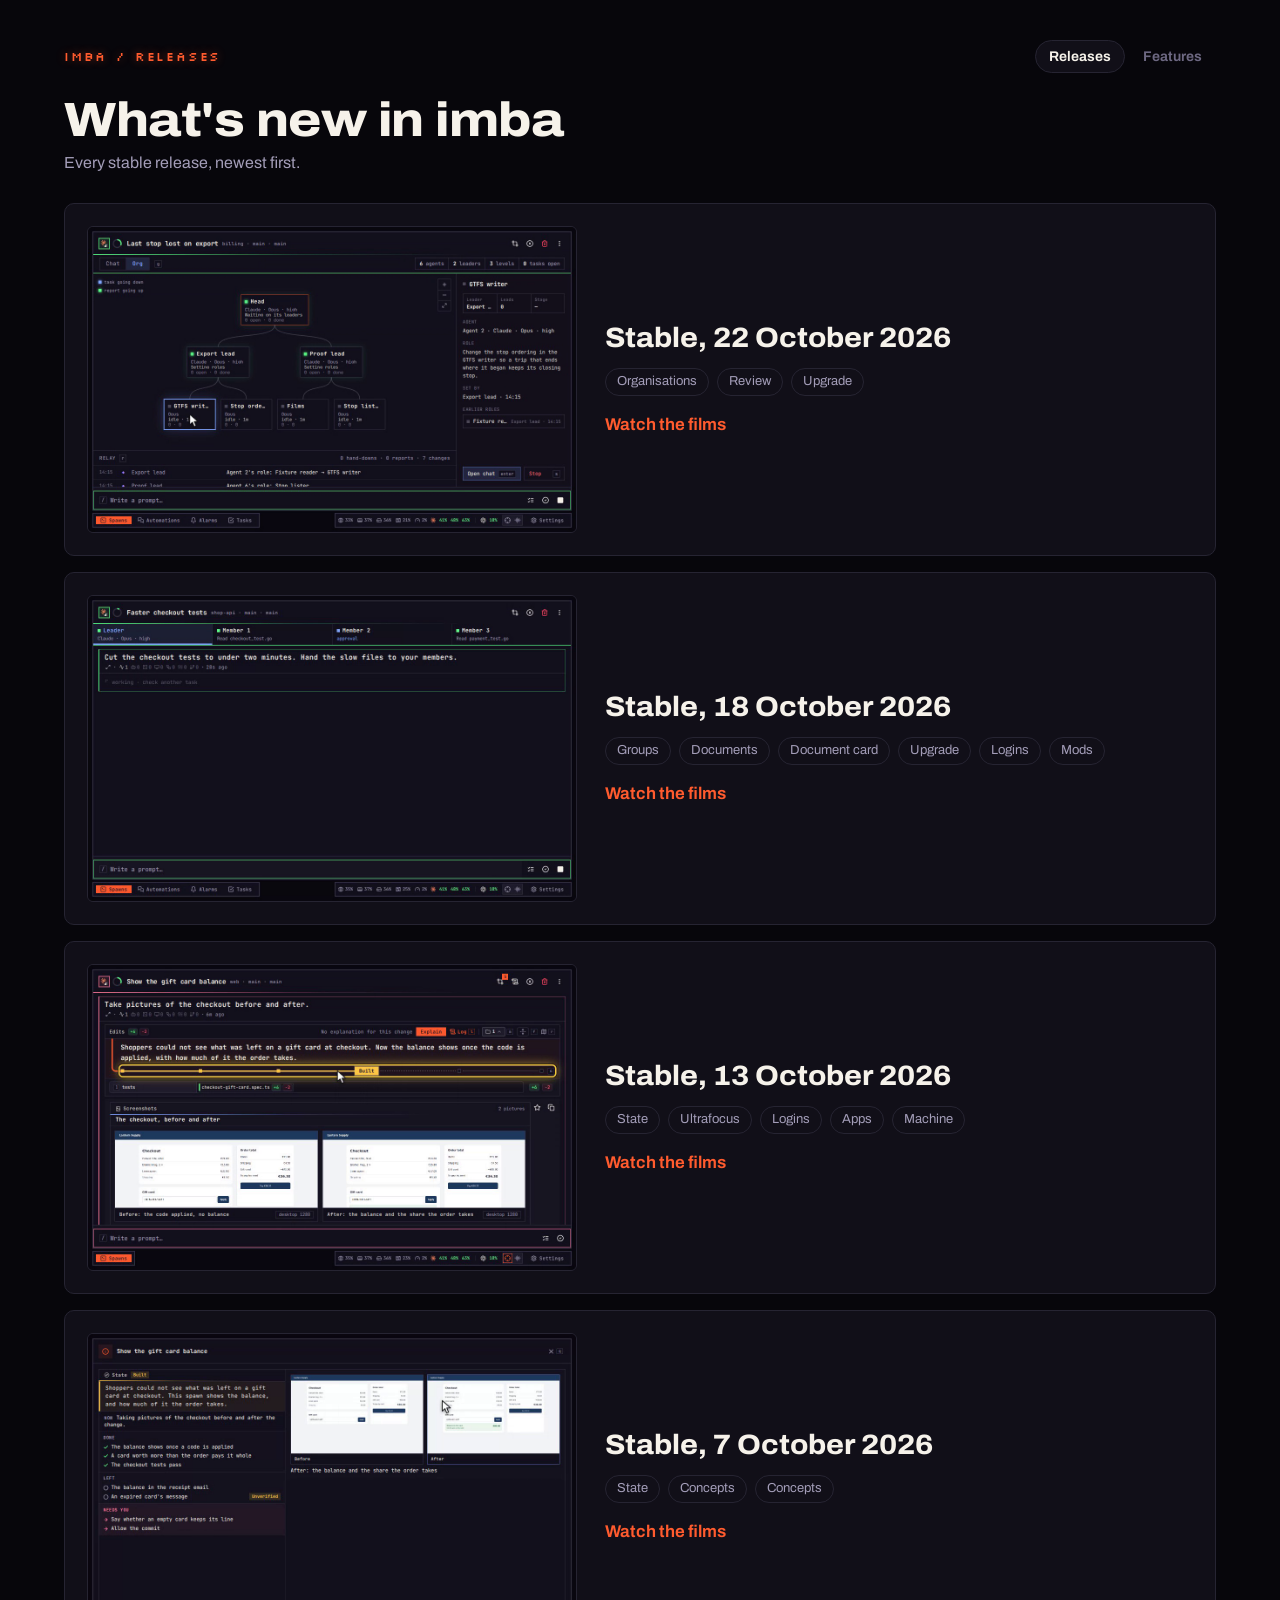
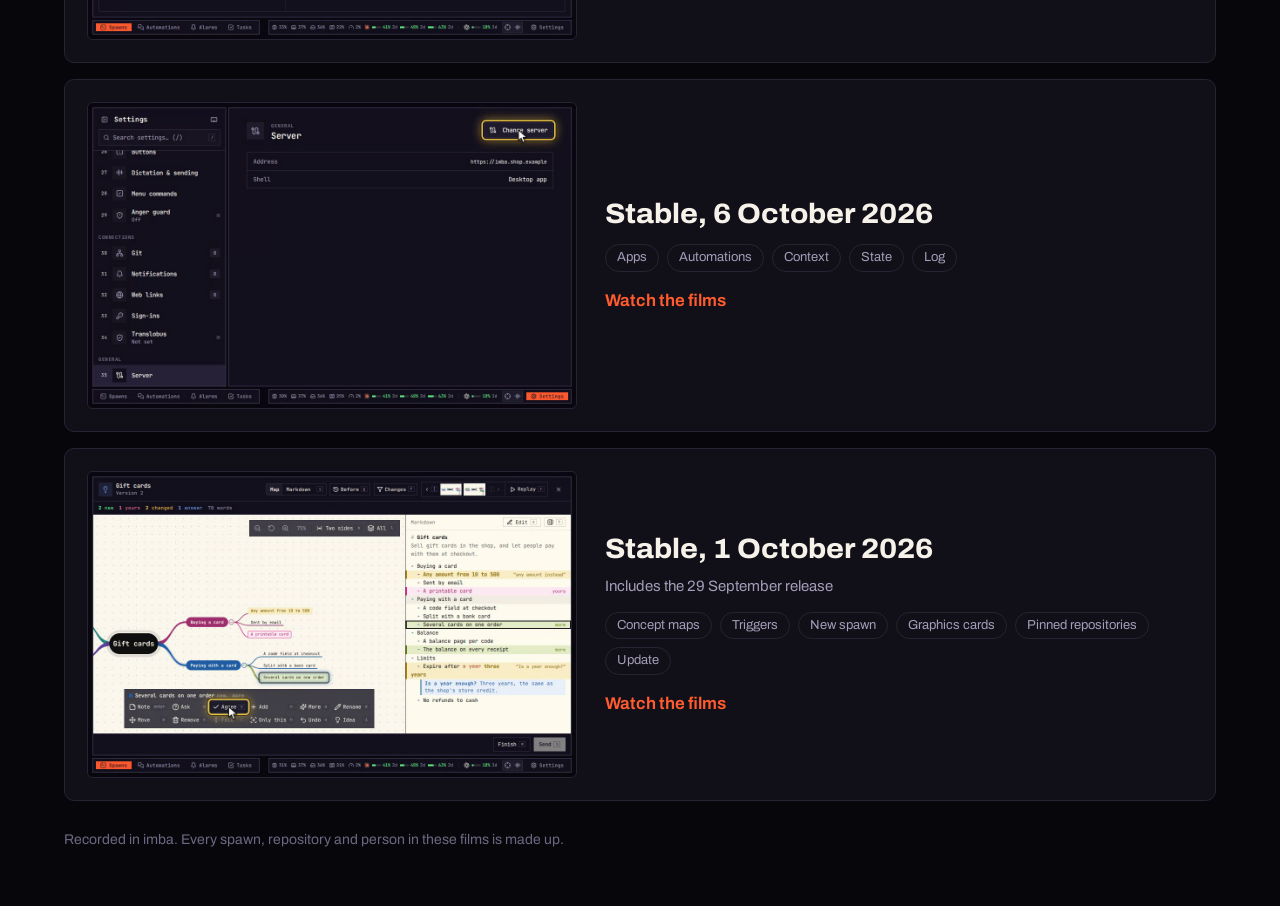
==== commit 0ba36088: "Publish the imba stable of 22 October 2026" ====
--- a/index.html
+++ b/index.html
@@ -4,13 +4,13 @@
 <meta charset="utf-8">
 <meta name="viewport" content="width=device-width, initial-scale=1">
 <title>What&#39;s new in imba</title>
-<meta name="description" content="The newest stable: Groups of spawns that share one task under a leader, a document check that finds where business documents contradict each other, a document card that shows a bot&#39;s edits as a page, upgrading Claude Code from Settings, login locks, and the mods imba puts inside Claude Code.">
+<meta name="description" content="The newest stable: Organisations of agents under one Head spawn, one review for a loop&#39;s plans and an orchestration&#39;s run graph, loops and orchestrations an agent can ask for, and imba installing the Claude Code and Codex versions it needs.">
 <meta name="robots" content="noindex">
 <meta property="og:type" content="website">
 <meta property="og:site_name" content="imba">
 <meta property="og:title" content="What&#39;s new in imba">
-<meta property="og:description" content="The newest stable: Groups of spawns that share one task under a leader, a document check that finds where business documents contradict each other, a document card that shows a bot&#39;s edits as a page, upgrading Claude Code from Settings, login locks, and the mods imba puts inside Claude Code.">
-<meta property="og:image" content="https://hr-hristov.github.io/imba-releases/films/2026-10-18/group.5af9dc79e8.png">
+<meta property="og:description" content="The newest stable: Organisations of agents under one Head spawn, one review for a loop&#39;s plans and an orchestration&#39;s run graph, loops and orchestrations an agent can ask for, and imba installing the Claude Code and Codex versions it needs.">
+<meta property="og:image" content="https://hr-hristov.github.io/imba-releases/films/2026-10-22/organisation.0f13b84d4d.png">
 <meta property="og:url" content="https://hr-hristov.github.io/imba-releases/">
 <meta name="twitter:card" content="summary_large_image">
 <meta name="theme-color" content="#07060b">
@@ -23,6 +23,17 @@
   <h1>What's new in imba</h1>
   <p class="covers">Every stable release, newest first.</p>
   <ul class="releases">
+    <li>
+      <a class="release" href="2026-10-22/">
+        <img src="films/2026-10-22/organisation.0f13b84d4d.png" alt="An organisation&#39;s Org view: the Head, Export lead and Proof lead under it, and their four agents, with Agent 2&#39;s new role GTFS writer open beside its earlier one" width="1120" height="700" loading="lazy">
+        <div>
+          <h2>Stable, 22 October 2026</h2>
+          
+          <ul><li>Organisations</li><li>Review</li><li>Upgrade</li></ul>
+          <span class="open">Watch the films</span>
+        </div>
+      </a>
+    </li>
     <li>
       <a class="release" href="2026-10-18/">
         <img src="films/2026-10-18/group.5af9dc79e8.png" alt="A leader spawn&#39;s page with its group bar: the leader, Member 1, Member 2 waiting on an approval, and Member 3 on Codex" width="1120" height="700" loading="lazy">
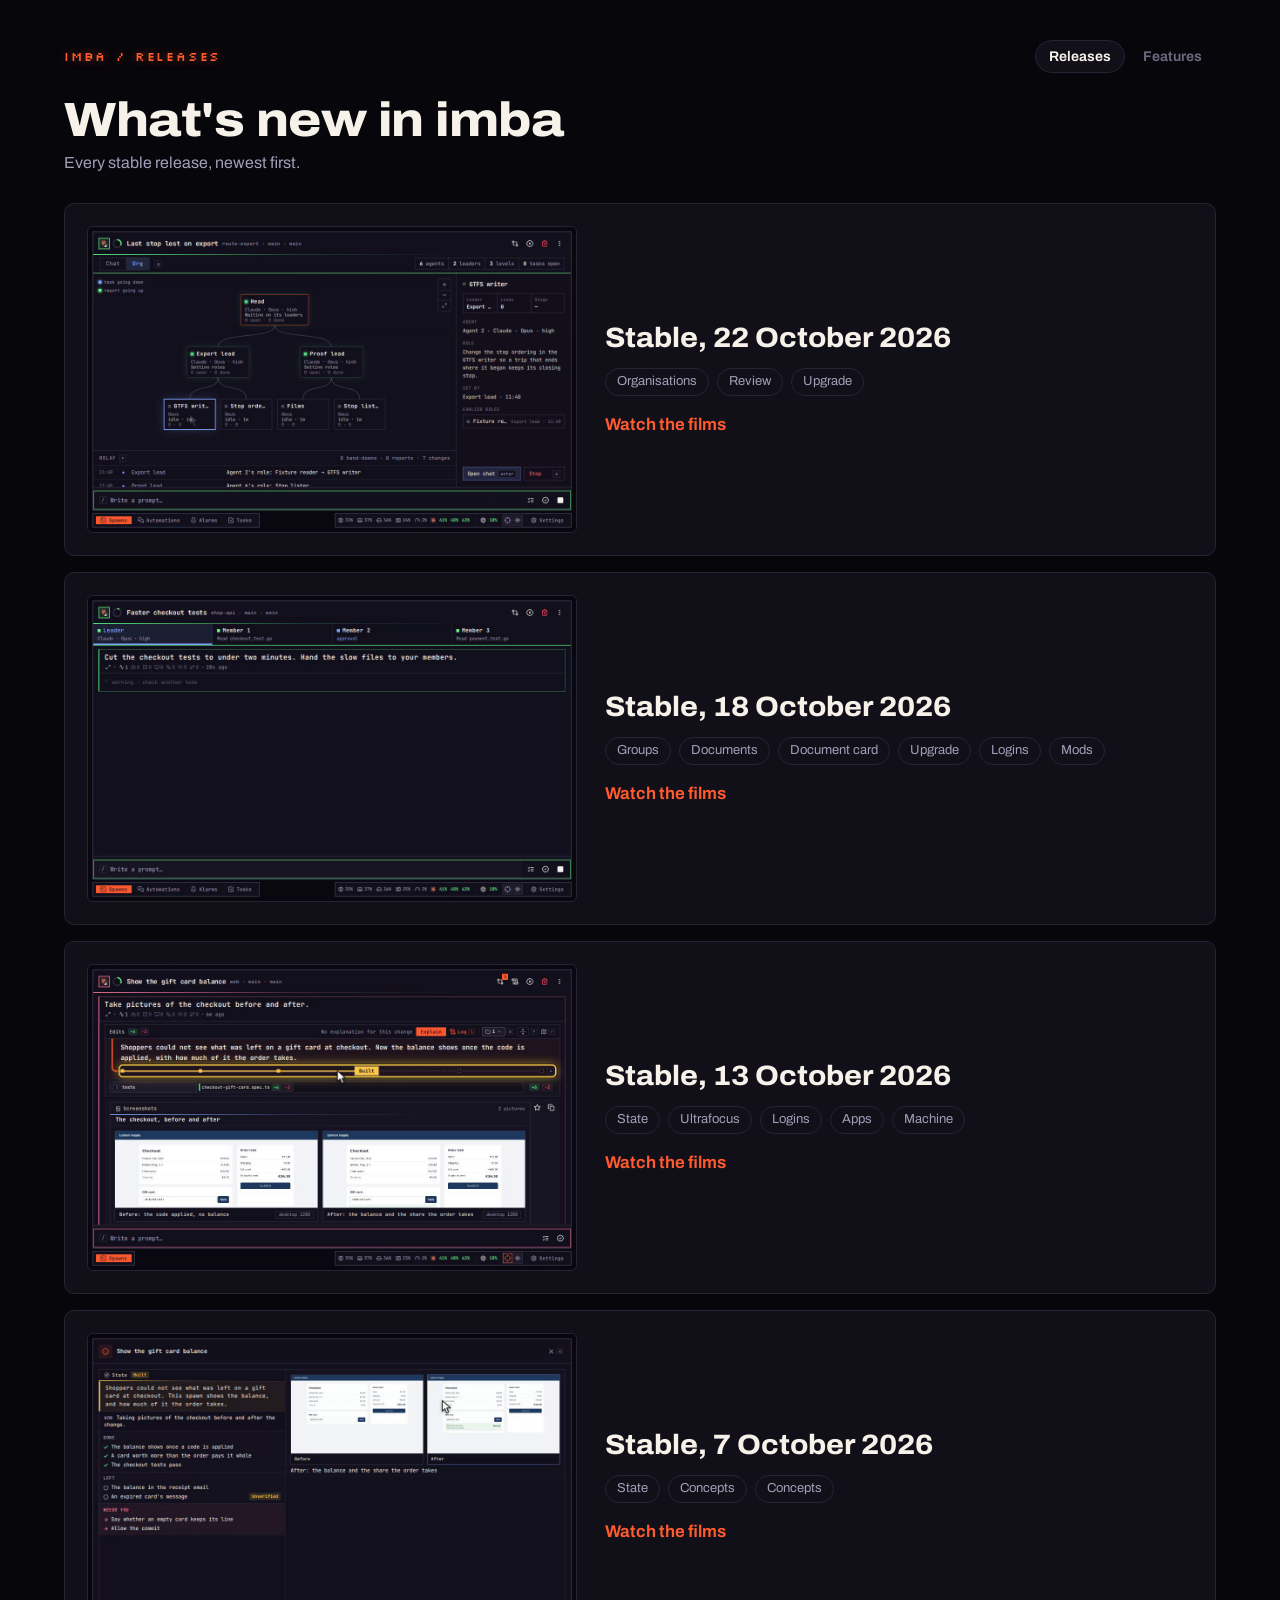
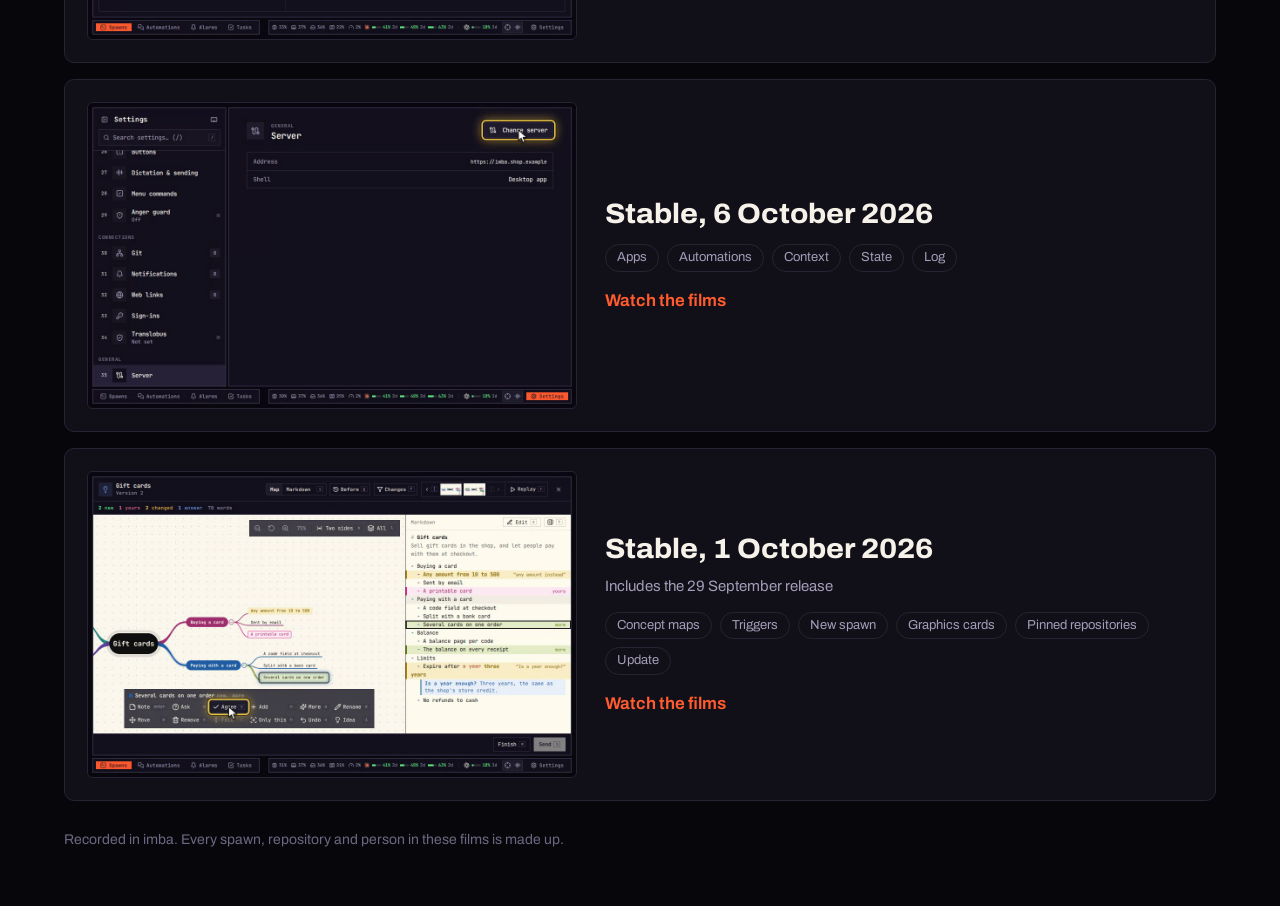
==== commit ec733270: "Refilm the organisation and review films in a route repository" ====
--- a/index.html
+++ b/index.html
@@ -10,7 +10,7 @@
 <meta property="og:site_name" content="imba">
 <meta property="og:title" content="What&#39;s new in imba">
 <meta property="og:description" content="The newest stable: Organisations of agents under one Head spawn, one review for a loop&#39;s plans and an orchestration&#39;s run graph, loops and orchestrations an agent can ask for, and imba installing the Claude Code and Codex versions it needs.">
-<meta property="og:image" content="https://hr-hristov.github.io/imba-releases/films/2026-10-22/organisation.0f13b84d4d.png">
+<meta property="og:image" content="https://hr-hristov.github.io/imba-releases/films/2026-10-22/organisation.ab74c6d0a5.png">
 <meta property="og:url" content="https://hr-hristov.github.io/imba-releases/">
 <meta name="twitter:card" content="summary_large_image">
 <meta name="theme-color" content="#07060b">
@@ -25,7 +25,7 @@
   <ul class="releases">
     <li>
       <a class="release" href="2026-10-22/">
-        <img src="films/2026-10-22/organisation.0f13b84d4d.png" alt="An organisation&#39;s Org view: the Head, Export lead and Proof lead under it, and their four agents, with Agent 2&#39;s new role GTFS writer open beside its earlier one" width="1120" height="700" loading="lazy">
+        <img src="films/2026-10-22/organisation.ab74c6d0a5.png" alt="An organisation&#39;s Org view: the Head, Export lead and Proof lead under it, and their four agents, with Agent 2&#39;s new role GTFS writer open beside its earlier one" width="1120" height="700" loading="lazy">
         <div>
           <h2>Stable, 22 October 2026</h2>
           
